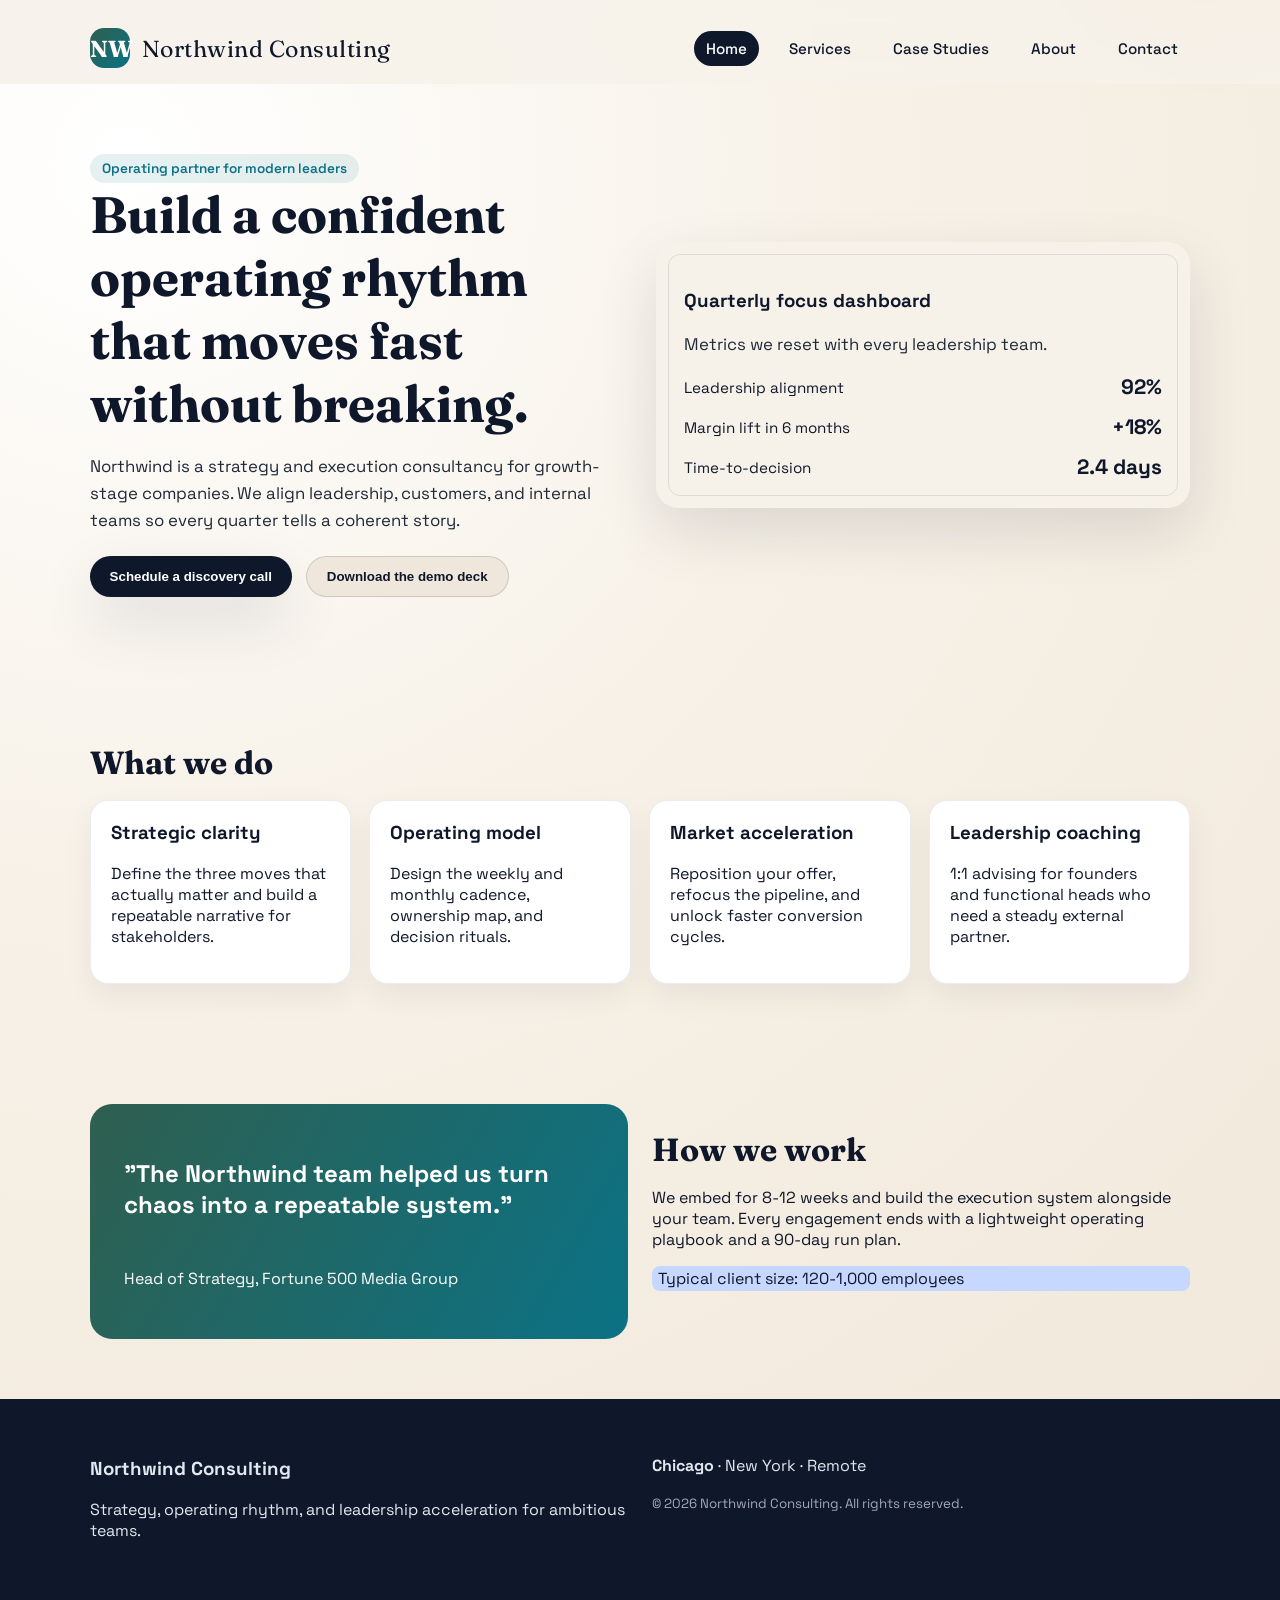
==== index.html @ d5a17f28 "Add multi-page consultant demo site" ====
<!DOCTYPE html>
<html lang="en">
<head>
  <meta charset="UTF-8" />
  <meta name="viewport" content="width=device-width, initial-scale=1.0" />
  <title>Northwind Consulting | Strategy & Execution</title>
  <link rel="stylesheet" href="styles.css" />
</head>
<body data-page="home">
  <div class="page">
    <div class="page-shape"></div>
    <nav class="nav">
      <div class="brand">
        <span class="brand-badge">NW</span>
        Northwind Consulting
      </div>
      <div class="nav-links">
        <a href="index.html" data-page-link="home">Home</a>
        <a href="services.html" data-page-link="services">Services</a>
        <a href="case-studies.html" data-page-link="case-studies">Case Studies</a>
        <a href="about.html" data-page-link="about">About</a>
        <a href="contact.html" data-page-link="contact">Contact</a>
      </div>
    </nav>

    <section class="hero">
      <div class="fade-up">
        <div class="tag">Operating partner for modern leaders</div>
        <h1>Build a confident operating rhythm that moves fast without breaking.</h1>
        <p>
          Northwind is a strategy and execution consultancy for growth-stage companies.
          We align leadership, customers, and internal teams so every quarter tells a coherent story.
        </p>
        <div class="hero-actions">
          <button class="btn btn-primary">Schedule a discovery call</button>
          <button class="btn btn-secondary">Download the demo deck</button>
        </div>
      </div>
      <div class="hero-card fade-up delay-1">
        <h3>Quarterly focus dashboard</h3>
        <p>Metrics we reset with every leadership team.</p>
        <div class="metrics">
          <div class="metric">
            <span>Leadership alignment</span>
            <strong>92%</strong>
          </div>
          <div class="metric">
            <span>Margin lift in 6 months</span>
            <strong>+18%</strong>
          </div>
          <div class="metric">
            <span>Time-to-decision</span>
            <strong>2.4 days</strong>
          </div>
        </div>
      </div>
    </section>

    <section class="section">
      <h2 class="section-title">What we do</h2>
      <div class="cards">
        <div class="card fade-up">
          <h3>Strategic clarity</h3>
          <p>Define the three moves that actually matter and build a repeatable narrative for stakeholders.</p>
        </div>
        <div class="card fade-up delay-1">
          <h3>Operating model</h3>
          <p>Design the weekly and monthly cadence, ownership map, and decision rituals.</p>
        </div>
        <div class="card fade-up delay-2">
          <h3>Market acceleration</h3>
          <p>Reposition your offer, refocus the pipeline, and unlock faster conversion cycles.</p>
        </div>
        <div class="card fade-up delay-3">
          <h3>Leadership coaching</h3>
          <p>1:1 advising for founders and functional heads who need a steady external partner.</p>
        </div>
      </div>
    </section>

    <section class="section grid-2">
      <div class="quote">
        <h2>"The Northwind team helped us turn chaos into a repeatable system."</h2>
        <p>Head of Strategy, Fortune 500 Media Group</p>
      </div>
      <div>
        <h2 class="section-title">How we work</h2>
        <p>
          We embed for 8-12 weeks and build the execution system alongside your team.
          Every engagement ends with a lightweight operating playbook and a 90-day run plan.
        </p>
        <p class="highlight">Typical client size: 120-1,000 employees</p>
      </div>
    </section>

    <footer class="footer">
      <div class="grid-2">
        <div>
          <h3>Northwind Consulting</h3>
          <p>Strategy, operating rhythm, and leadership acceleration for ambitious teams.</p>
        </div>
        <div>
          <p><strong>Chicago</strong> · New York · Remote</p>
          <small>© 2026 Northwind Consulting. All rights reserved.</small>
        </div>
      </div>
    </footer>
  </div>
  <script src="app.js"></script>
</body>
</html>
---- styles.css ----
@import url('https://fonts.googleapis.com/css2?family=Fraunces:opsz,wght@9..144,500;9..144,700&family=Space+Grotesk:wght@400;500;600&display=swap');

:root {
  --ink: #0f172a;
  --ink-soft: #1f2937;
  --paper: #f6f2ea;
  --sand: #efe7db;
  --copper: #d0794f;
  --moss: #2f5f4f;
  --sky: #c6d8ff;
  --accent: #0b7285;
  --shadow: 0 24px 60px rgba(15, 23, 42, 0.12);
  --radius: 22px;
}

* {
  box-sizing: border-box;
}

body {
  margin: 0;
  font-family: 'Space Grotesk', sans-serif;
  color: var(--ink);
  background: radial-gradient(circle at 10% 10%, #ffffff 0%, #f7f1e7 40%, #f1e7da 100%);
  min-height: 100vh;
}

a {
  color: inherit;
  text-decoration: none;
}

img {
  max-width: 100%;
  display: block;
}

.page {
  position: relative;
  overflow: hidden;
}

.nav {
  display: flex;
  align-items: center;
  justify-content: space-between;
  padding: 28px 7vw 16px;
  position: sticky;
  top: 0;
  backdrop-filter: blur(14px);
  background: rgba(246, 242, 234, 0.88);
  z-index: 10;
}

.brand {
  font-family: 'Fraunces', serif;
  font-size: 1.45rem;
  letter-spacing: 0.5px;
  display: flex;
  align-items: center;
  gap: 12px;
}

.brand-badge {
  width: 40px;
  height: 40px;
  border-radius: 14px;
  background: linear-gradient(135deg, var(--moss), var(--accent));
  display: grid;
  place-items: center;
  color: #fff;
  font-weight: 700;
}

.nav-links {
  display: flex;
  gap: 18px;
  font-size: 0.95rem;
  font-weight: 500;
}

.nav a {
  padding: 8px 12px;
  border-radius: 999px;
  transition: all 0.2s ease;
}

.nav a.active,
.nav a:hover {
  background: var(--ink);
  color: #fff;
}

.hero {
  display: grid;
  grid-template-columns: repeat(auto-fit, minmax(280px, 1fr));
  gap: 32px;
  padding: 70px 7vw 60px;
  align-items: center;
}

.hero h1 {
  font-family: 'Fraunces', serif;
  font-size: clamp(2.6rem, 4vw, 4.1rem);
  margin: 0 0 18px;
}

.hero p {
  font-size: 1.05rem;
  color: var(--ink-soft);
  line-height: 1.6;
}

.hero-actions {
  margin-top: 22px;
  display: flex;
  flex-wrap: wrap;
  gap: 14px;
}

.btn {
  padding: 12px 20px;
  border-radius: 999px;
  font-weight: 600;
  border: none;
  cursor: pointer;
  transition: transform 0.2s ease, box-shadow 0.2s ease;
}

.btn-primary {
  background: var(--ink);
  color: #fff;
  box-shadow: var(--shadow);
}

.btn-secondary {
  background: var(--sand);
  color: var(--ink);
  border: 1px solid rgba(15, 23, 42, 0.15);
}

.btn:hover {
  transform: translateY(-2px);
}

.hero-card {
  background: var(--paper);
  border-radius: var(--radius);
  padding: 28px;
  box-shadow: var(--shadow);
  position: relative;
}

.hero-card::after {
  content: '';
  position: absolute;
  inset: 12px;
  border-radius: calc(var(--radius) - 10px);
  border: 1px solid rgba(15, 23, 42, 0.1);
  pointer-events: none;
}

.metrics {
  display: grid;
  gap: 14px;
}

.metric {
  display: flex;
  align-items: center;
  justify-content: space-between;
  font-size: 0.95rem;
}

.metric strong {
  font-size: 1.3rem;
}

.section {
  padding: 60px 7vw;
}

.section-title {
  font-family: 'Fraunces', serif;
  font-size: 2rem;
  margin-bottom: 18px;
}

.cards {
  display: grid;
  grid-template-columns: repeat(auto-fit, minmax(220px, 1fr));
  gap: 18px;
}

.card {
  background: #fff;
  border-radius: 18px;
  padding: 20px;
  border: 1px solid rgba(15, 23, 42, 0.08);
  box-shadow: 0 12px 30px rgba(15, 23, 42, 0.06);
}

.card h3 {
  margin-top: 0;
}

.quote {
  background: linear-gradient(120deg, var(--moss), var(--accent));
  color: #fff;
  border-radius: var(--radius);
  padding: 34px;
  display: grid;
  gap: 12px;
}

.grid-2 {
  display: grid;
  grid-template-columns: repeat(auto-fit, minmax(280px, 1fr));
  gap: 24px;
}

.footer {
  padding: 40px 7vw 60px;
  background: #0f172a;
  color: #e2e8f0;
}

.footer small {
  color: rgba(226, 232, 240, 0.7);
}

.field {
  display: grid;
  gap: 8px;
}

input,
textarea,
select {
  padding: 12px 14px;
  border-radius: 12px;
  border: 1px solid rgba(15, 23, 42, 0.15);
  font-family: inherit;
}

textarea {
  min-height: 120px;
  resize: vertical;
}

.highlight {
  background: var(--sky);
  padding: 2px 6px;
  border-radius: 8px;
}

.tag {
  display: inline-flex;
  align-items: center;
  gap: 6px;
  padding: 6px 12px;
  border-radius: 999px;
  background: rgba(11, 114, 133, 0.1);
  color: var(--accent);
  font-size: 0.85rem;
  font-weight: 600;
}

.timeline {
  display: grid;
  gap: 16px;
}

.timeline-item {
  background: #fff;
  padding: 18px;
  border-radius: 16px;
  border-left: 4px solid var(--copper);
}

.page-shape {
  position: absolute;
  width: 320px;
  height: 320px;
  border-radius: 50%;
  background: radial-gradient(circle at top, rgba(208, 121, 79, 0.3), transparent 60%);
  top: -120px;
  right: -80px;
  z-index: -1;
}

.fade-up {
  opacity: 0;
  transform: translateY(20px);
  animation: fadeUp 0.8s ease forwards;
}

.fade-up.delay-1 { animation-delay: 0.1s; }
.fade-up.delay-2 { animation-delay: 0.2s; }
.fade-up.delay-3 { animation-delay: 0.3s; }

@keyframes fadeUp {
  to {
    opacity: 1;
    transform: translateY(0);
  }
}

@media (max-width: 720px) {
  .nav {
    flex-direction: column;
    gap: 12px;
  }

  .hero-actions {
    flex-direction: column;
    align-items: stretch;
  }
}
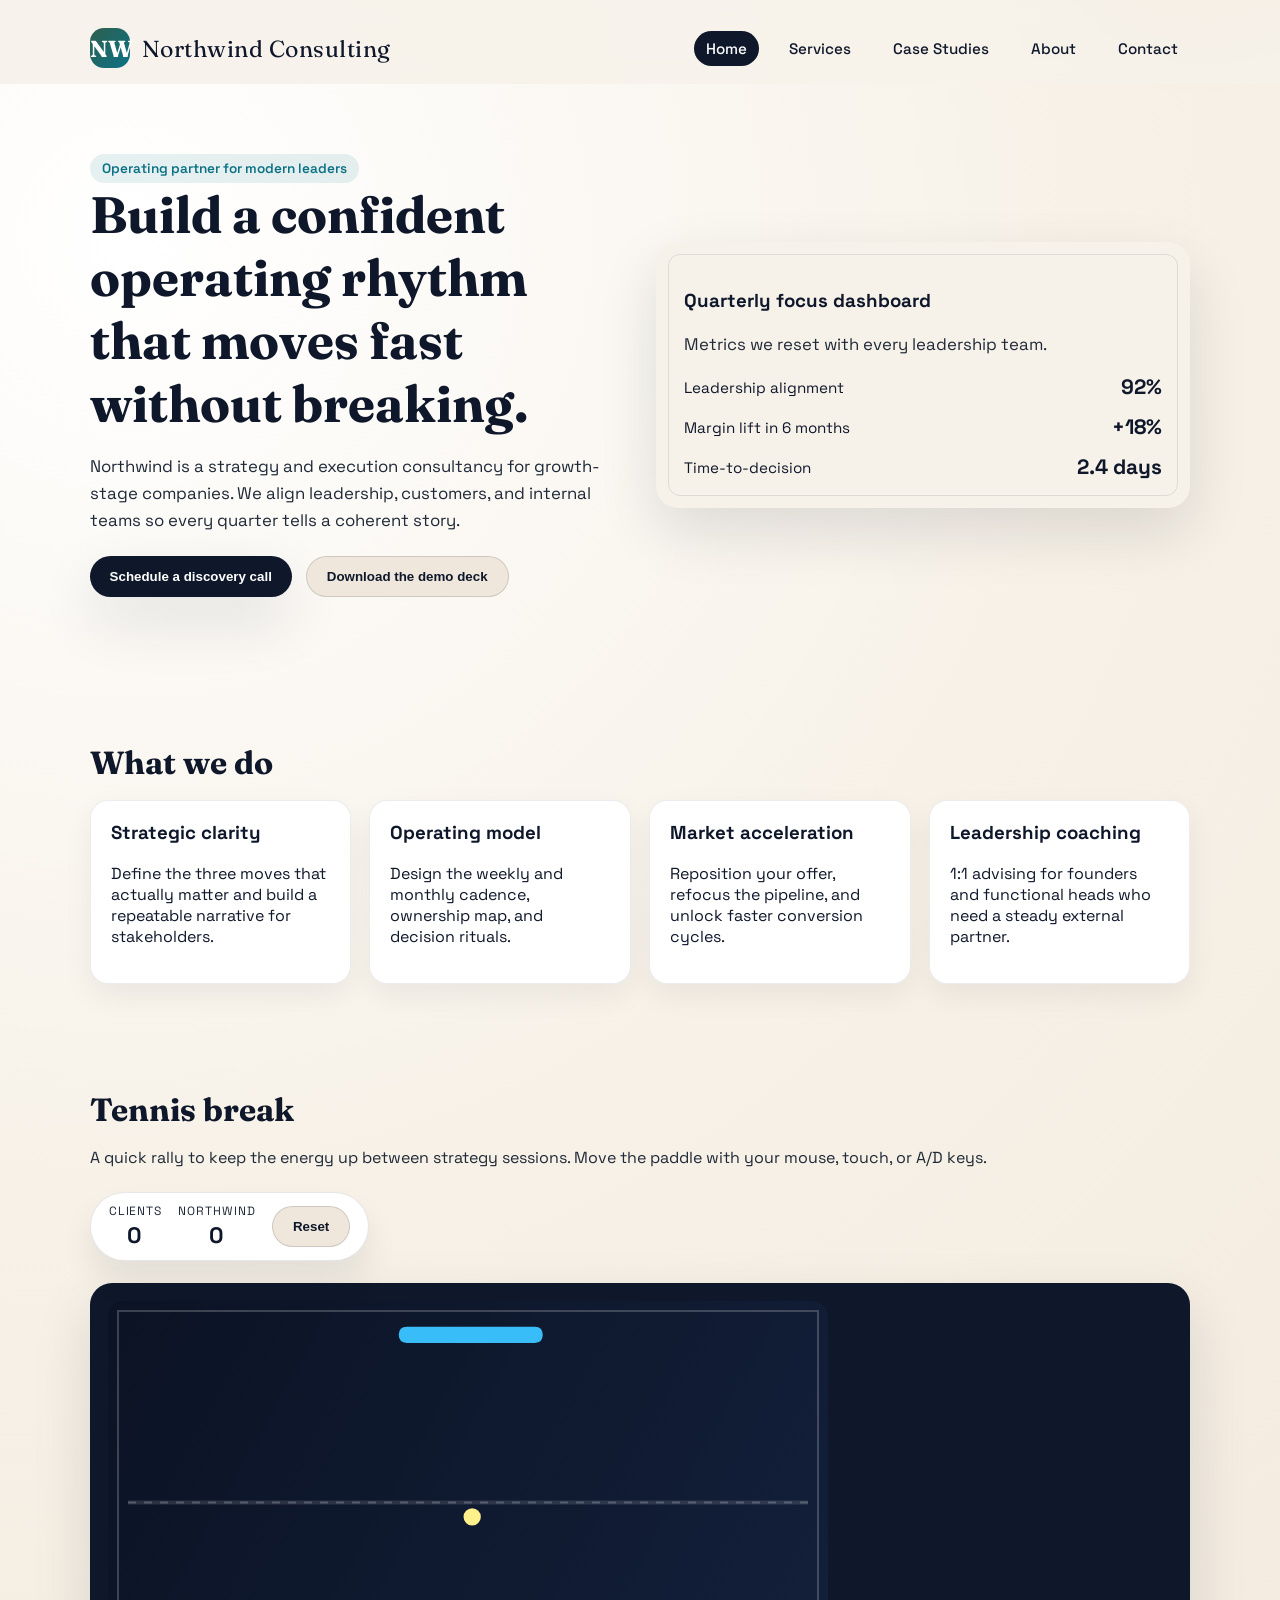
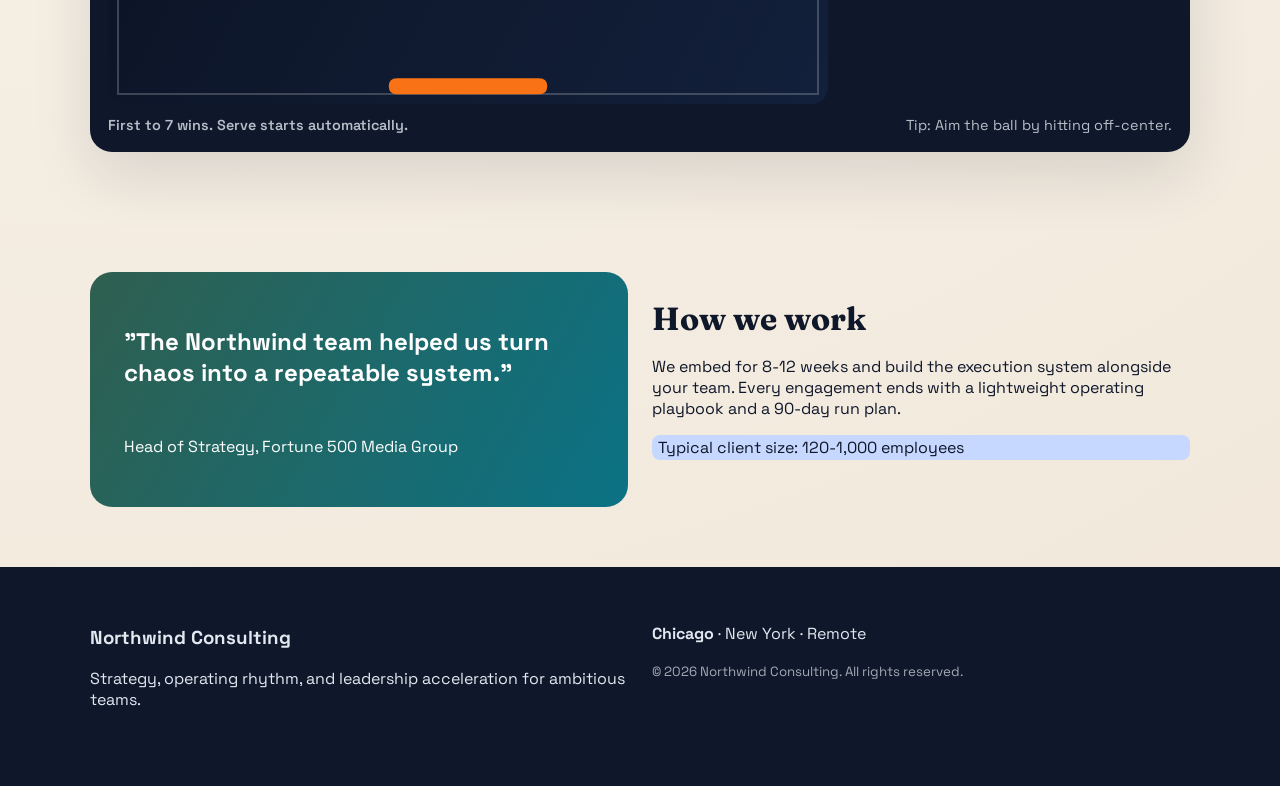
==== commit fee4c48d: "Add tennis mini-game to homepage" ====
--- a/index.html
+++ b/index.html
@@ -78,6 +78,38 @@
       </div>
     </section>
 
+    <section class="section tennis-section">
+      <div class="tennis-header">
+        <div>
+          <h2 class="section-title">Tennis break</h2>
+          <p>
+            A quick rally to keep the energy up between strategy sessions.
+            Move the paddle with your mouse, touch, or A/D keys.
+          </p>
+        </div>
+        <div class="tennis-scoreboard">
+          <div>
+            <span>Clients</span>
+            <strong id="playerScore">0</strong>
+          </div>
+          <div>
+            <span>Northwind</span>
+            <strong id="cpuScore">0</strong>
+          </div>
+          <button class="btn btn-secondary" id="tennisReset" type="button">Reset</button>
+        </div>
+      </div>
+      <div class="tennis-card">
+        <canvas id="tennisGame" width="640" height="360">
+          Your browser does not support the canvas element.
+        </canvas>
+        <div class="tennis-footer">
+          <span class="tennis-status" id="tennisStatus">First to 7 wins. Serve starts automatically.</span>
+          <span class="tennis-hint">Tip: Aim the ball by hitting off-center.</span>
+        </div>
+      </div>
+    </section>
+
     <section class="section grid-2">
       <div class="quote">
         <h2>"The Northwind team helped us turn chaos into a repeatable system."</h2>
--- a/styles.css
+++ b/styles.css
@@ -219,6 +219,81 @@
   gap: 24px;
 }
 
+.tennis-section {
+  padding-top: 20px;
+}
+
+.tennis-header {
+  display: flex;
+  align-items: flex-end;
+  justify-content: space-between;
+  gap: 24px;
+  flex-wrap: wrap;
+}
+
+.tennis-header p {
+  margin-bottom: 0;
+  color: var(--ink-soft);
+}
+
+.tennis-scoreboard {
+  display: grid;
+  grid-auto-flow: column;
+  align-items: center;
+  gap: 16px;
+  padding: 10px 18px;
+  border-radius: 999px;
+  background: #fff;
+  border: 1px solid rgba(15, 23, 42, 0.1);
+  box-shadow: 0 18px 32px rgba(15, 23, 42, 0.08);
+}
+
+.tennis-scoreboard div {
+  display: grid;
+  justify-items: center;
+  gap: 2px;
+  font-size: 0.75rem;
+  text-transform: uppercase;
+  letter-spacing: 0.08em;
+  color: var(--ink-soft);
+}
+
+.tennis-scoreboard strong {
+  font-size: 1.4rem;
+  color: var(--ink);
+}
+
+.tennis-card {
+  margin-top: 22px;
+  background: #0f172a;
+  border-radius: var(--radius);
+  padding: 18px;
+  box-shadow: var(--shadow);
+}
+
+.tennis-card canvas {
+  width: 100%;
+  height: auto;
+  display: block;
+  border-radius: calc(var(--radius) - 6px);
+  background: #0b1324;
+}
+
+.tennis-footer {
+  display: flex;
+  align-items: center;
+  justify-content: space-between;
+  gap: 12px;
+  margin-top: 12px;
+  color: rgba(226, 232, 240, 0.8);
+  font-size: 0.9rem;
+  flex-wrap: wrap;
+}
+
+.tennis-status {
+  font-weight: 600;
+}
+
 .footer {
   padding: 40px 7vw 60px;
   background: #0f172a;
@@ -316,4 +391,9 @@
     flex-direction: column;
     align-items: stretch;
   }
-}
+
+  .tennis-scoreboard {
+    width: 100%;
+    justify-content: space-between;
+  }
+}
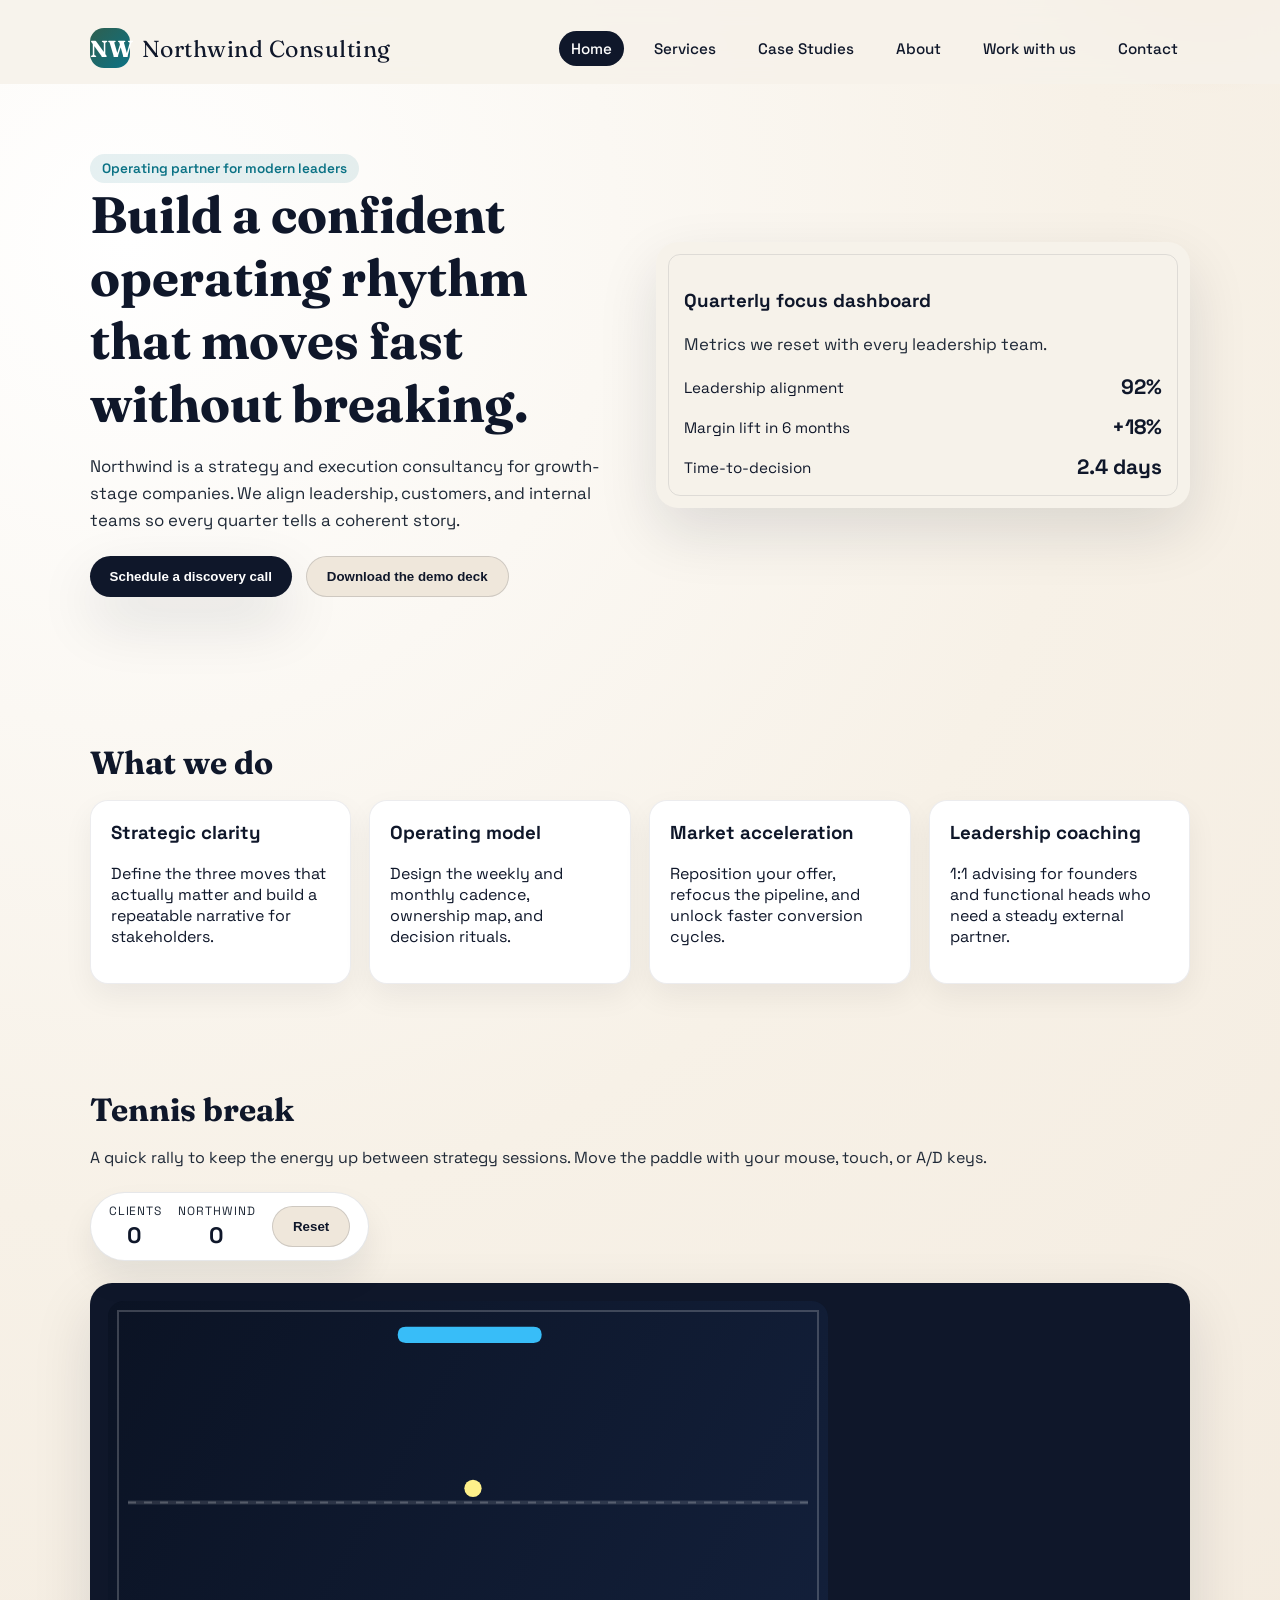
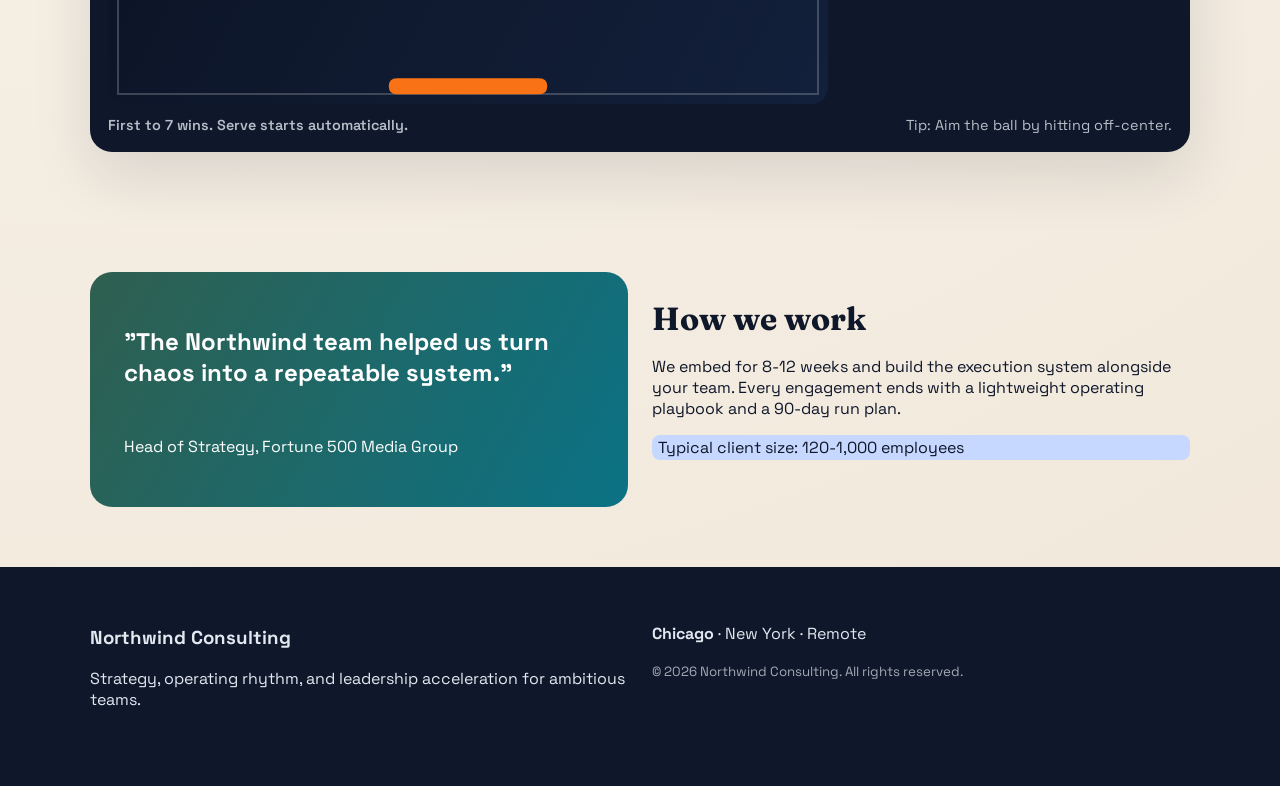
==== commit 45a2184e: "Add Work with us page" ====
--- a/index.html
+++ b/index.html
@@ -19,6 +19,7 @@
         <a href="services.html" data-page-link="services">Services</a>
         <a href="case-studies.html" data-page-link="case-studies">Case Studies</a>
         <a href="about.html" data-page-link="about">About</a>
+        <a href="work-with-us.html" data-page-link="work-with-us">Work with us</a>
         <a href="contact.html" data-page-link="contact">Contact</a>
       </div>
     </nav>
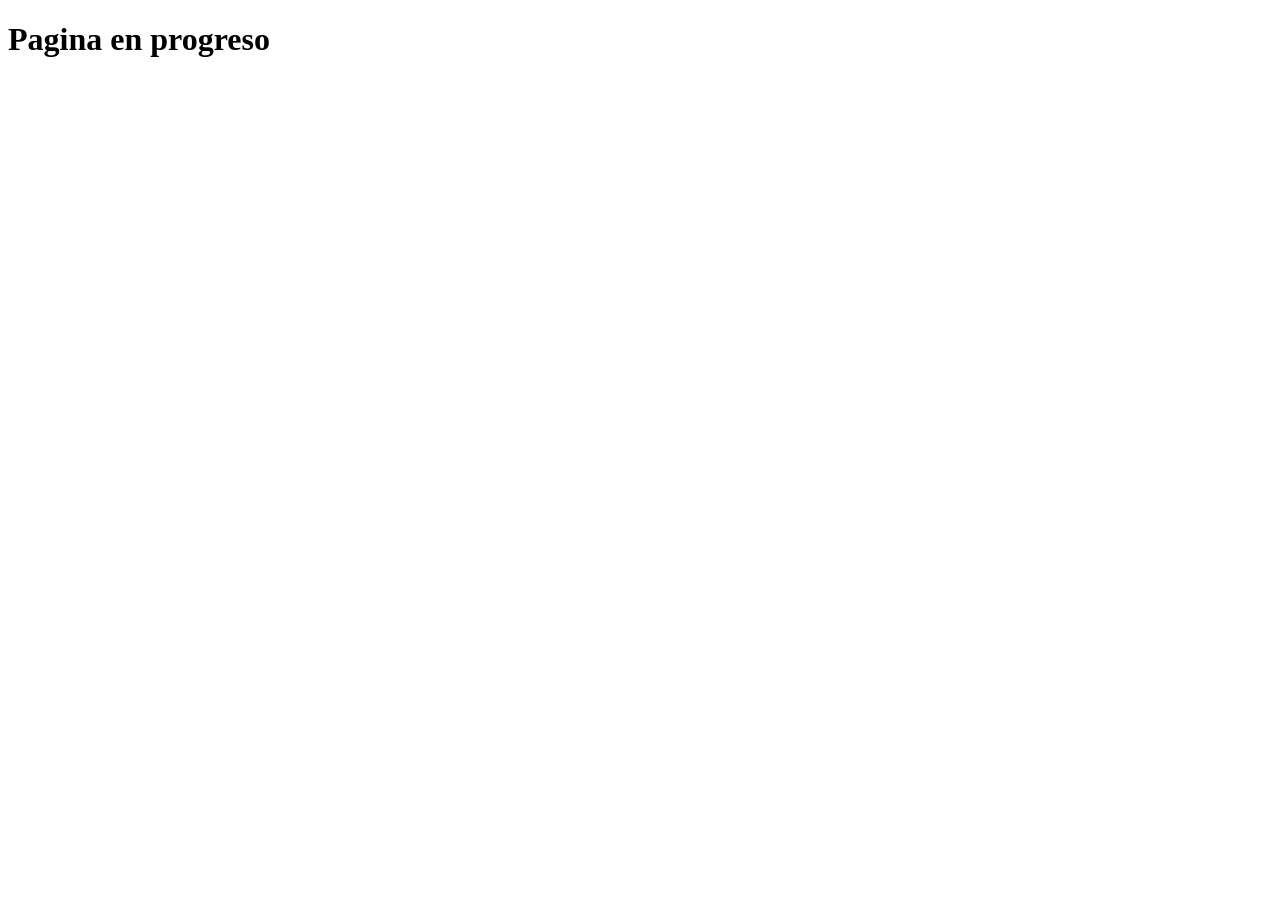
==== commit 92ec4bec: "Simplify site to progress page" ====
--- a/index.html
+++ b/index.html
@@ -1,144 +1,11 @@
-<!DOCTYPE html>
-<html lang="en">
-<head>
-  <meta charset="UTF-8" />
-  <meta name="viewport" content="width=device-width, initial-scale=1.0" />
-  <title>Northwind Consulting | Strategy & Execution</title>
-  <link rel="stylesheet" href="styles.css" />
-</head>
-<body data-page="home">
-  <div class="page">
-    <div class="page-shape"></div>
-    <nav class="nav">
-      <div class="brand">
-        <span class="brand-badge">NW</span>
-        Northwind Consulting
-      </div>
-      <div class="nav-links">
-        <a href="index.html" data-page-link="home">Home</a>
-        <a href="services.html" data-page-link="services">Services</a>
-        <a href="case-studies.html" data-page-link="case-studies">Case Studies</a>
-        <a href="about.html" data-page-link="about">About</a>
-        <a href="work-with-us.html" data-page-link="work-with-us">Work with us</a>
-        <a href="contact.html" data-page-link="contact">Contact</a>
-      </div>
-    </nav>
-
-    <section class="hero">
-      <div class="fade-up">
-        <div class="tag">Operating partner for modern leaders</div>
-        <h1>Build a confident operating rhythm that moves fast without breaking.</h1>
-        <p>
-          Northwind is a strategy and execution consultancy for growth-stage companies.
-          We align leadership, customers, and internal teams so every quarter tells a coherent story.
-        </p>
-        <div class="hero-actions">
-          <button class="btn btn-primary">Schedule a discovery call</button>
-          <button class="btn btn-secondary">Download the demo deck</button>
-        </div>
-      </div>
-      <div class="hero-card fade-up delay-1">
-        <h3>Quarterly focus dashboard</h3>
-        <p>Metrics we reset with every leadership team.</p>
-        <div class="metrics">
-          <div class="metric">
-            <span>Leadership alignment</span>
-            <strong>92%</strong>
-          </div>
-          <div class="metric">
-            <span>Margin lift in 6 months</span>
-            <strong>+18%</strong>
-          </div>
-          <div class="metric">
-            <span>Time-to-decision</span>
-            <strong>2.4 days</strong>
-          </div>
-        </div>
-      </div>
-    </section>
-
-    <section class="section">
-      <h2 class="section-title">What we do</h2>
-      <div class="cards">
-        <div class="card fade-up">
-          <h3>Strategic clarity</h3>
-          <p>Define the three moves that actually matter and build a repeatable narrative for stakeholders.</p>
-        </div>
-        <div class="card fade-up delay-1">
-          <h3>Operating model</h3>
-          <p>Design the weekly and monthly cadence, ownership map, and decision rituals.</p>
-        </div>
-        <div class="card fade-up delay-2">
-          <h3>Market acceleration</h3>
-          <p>Reposition your offer, refocus the pipeline, and unlock faster conversion cycles.</p>
-        </div>
-        <div class="card fade-up delay-3">
-          <h3>Leadership coaching</h3>
-          <p>1:1 advising for founders and functional heads who need a steady external partner.</p>
-        </div>
-      </div>
-    </section>
-
-    <section class="section tennis-section">
-      <div class="tennis-header">
-        <div>
-          <h2 class="section-title">Tennis break</h2>
-          <p>
-            A quick rally to keep the energy up between strategy sessions.
-            Move the paddle with your mouse, touch, or A/D keys.
-          </p>
-        </div>
-        <div class="tennis-scoreboard">
-          <div>
-            <span>Clients</span>
-            <strong id="playerScore">0</strong>
-          </div>
-          <div>
-            <span>Northwind</span>
-            <strong id="cpuScore">0</strong>
-          </div>
-          <button class="btn btn-secondary" id="tennisReset" type="button">Reset</button>
-        </div>
-      </div>
-      <div class="tennis-card">
-        <canvas id="tennisGame" width="640" height="360">
-          Your browser does not support the canvas element.
-        </canvas>
-        <div class="tennis-footer">
-          <span class="tennis-status" id="tennisStatus">First to 7 wins. Serve starts automatically.</span>
-          <span class="tennis-hint">Tip: Aim the ball by hitting off-center.</span>
-        </div>
-      </div>
-    </section>
-
-    <section class="section grid-2">
-      <div class="quote">
-        <h2>"The Northwind team helped us turn chaos into a repeatable system."</h2>
-        <p>Head of Strategy, Fortune 500 Media Group</p>
-      </div>
-      <div>
-        <h2 class="section-title">How we work</h2>
-        <p>
-          We embed for 8-12 weeks and build the execution system alongside your team.
-          Every engagement ends with a lightweight operating playbook and a 90-day run plan.
-        </p>
-        <p class="highlight">Typical client size: 120-1,000 employees</p>
-      </div>
-    </section>
-
-    <footer class="footer">
-      <div class="grid-2">
-        <div>
-          <h3>Northwind Consulting</h3>
-          <p>Strategy, operating rhythm, and leadership acceleration for ambitious teams.</p>
-        </div>
-        <div>
-          <p><strong>Chicago</strong> · New York · Remote</p>
-          <small>© 2026 Northwind Consulting. All rights reserved.</small>
-        </div>
-      </div>
-    </footer>
-  </div>
-  <script src="app.js"></script>
-</body>
+<!doctype html>
+<html lang="es">
+  <head>
+    <meta charset="utf-8" />
+    <meta name="viewport" content="width=device-width, initial-scale=1" />
+    <title>Pagina en progreso</title>
+  </head>
+  <body>
+    <h1>Pagina en progreso</h1>
+  </body>
 </html>
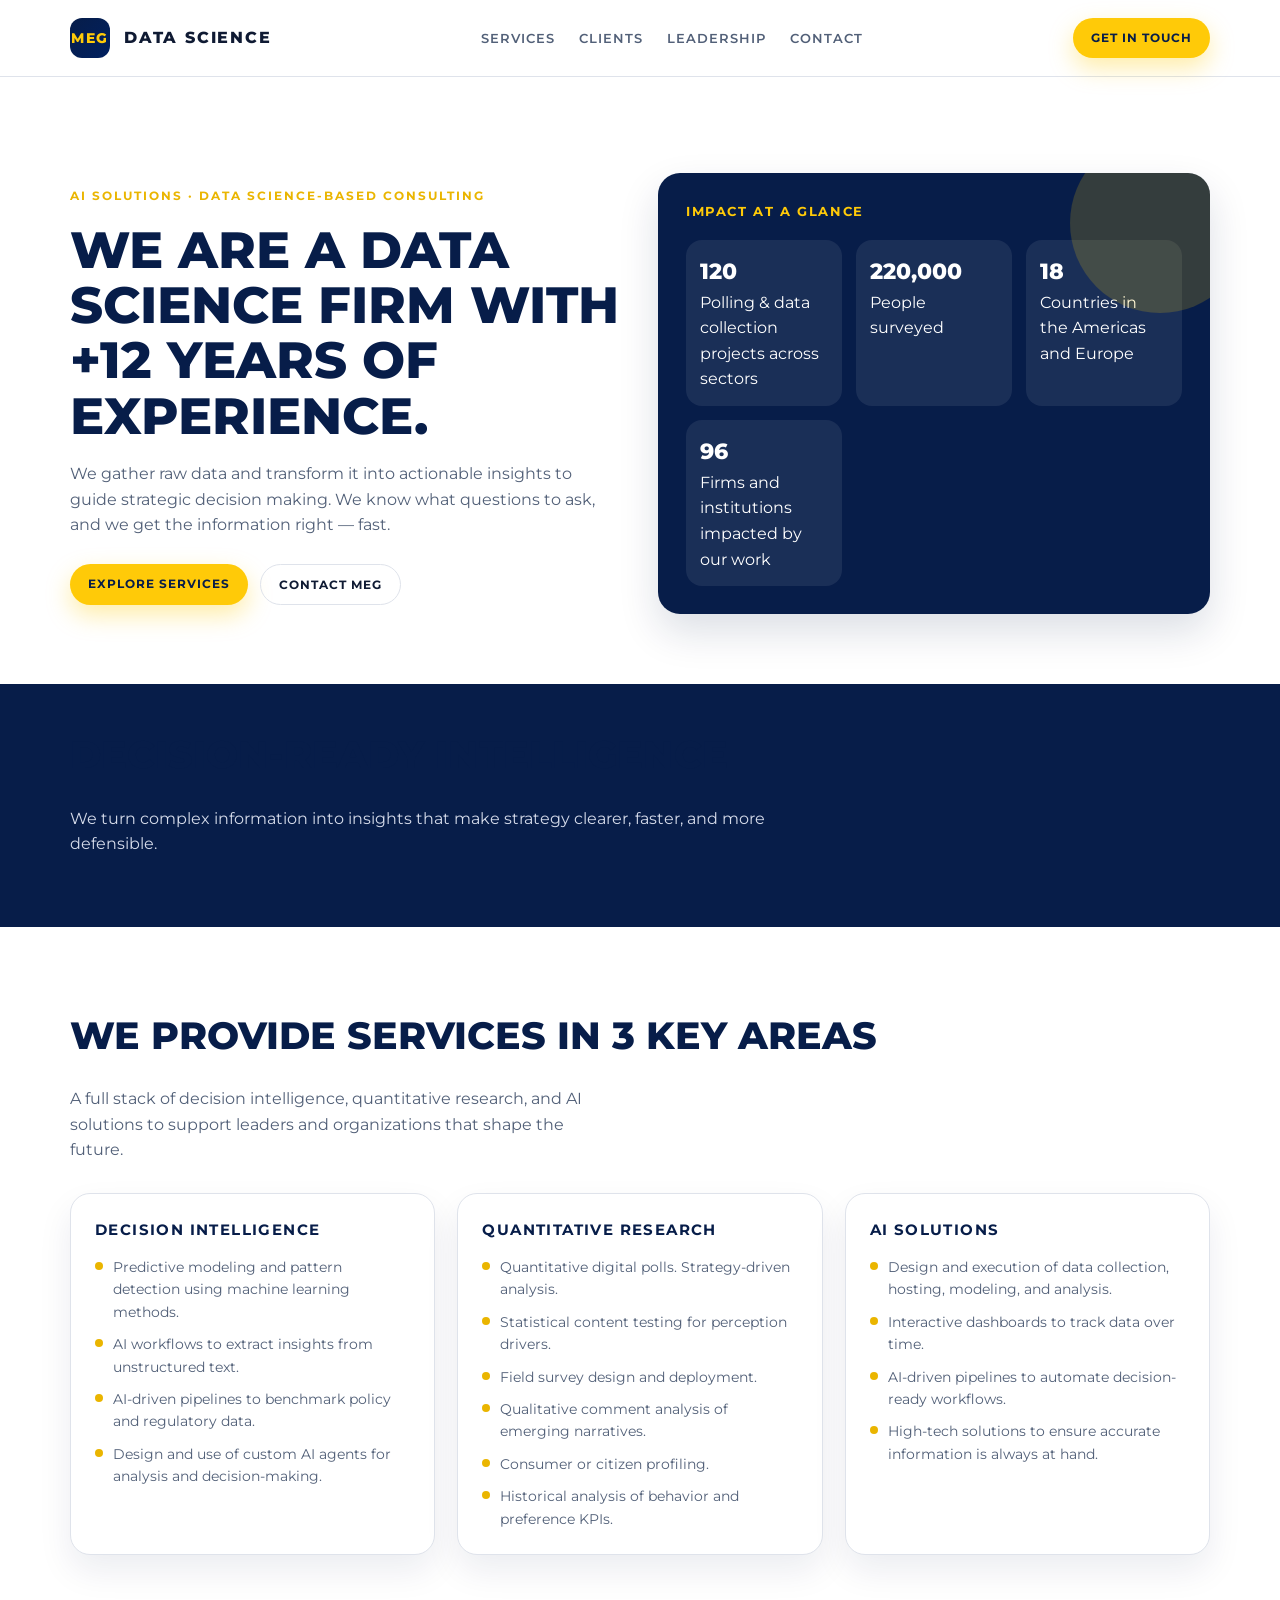
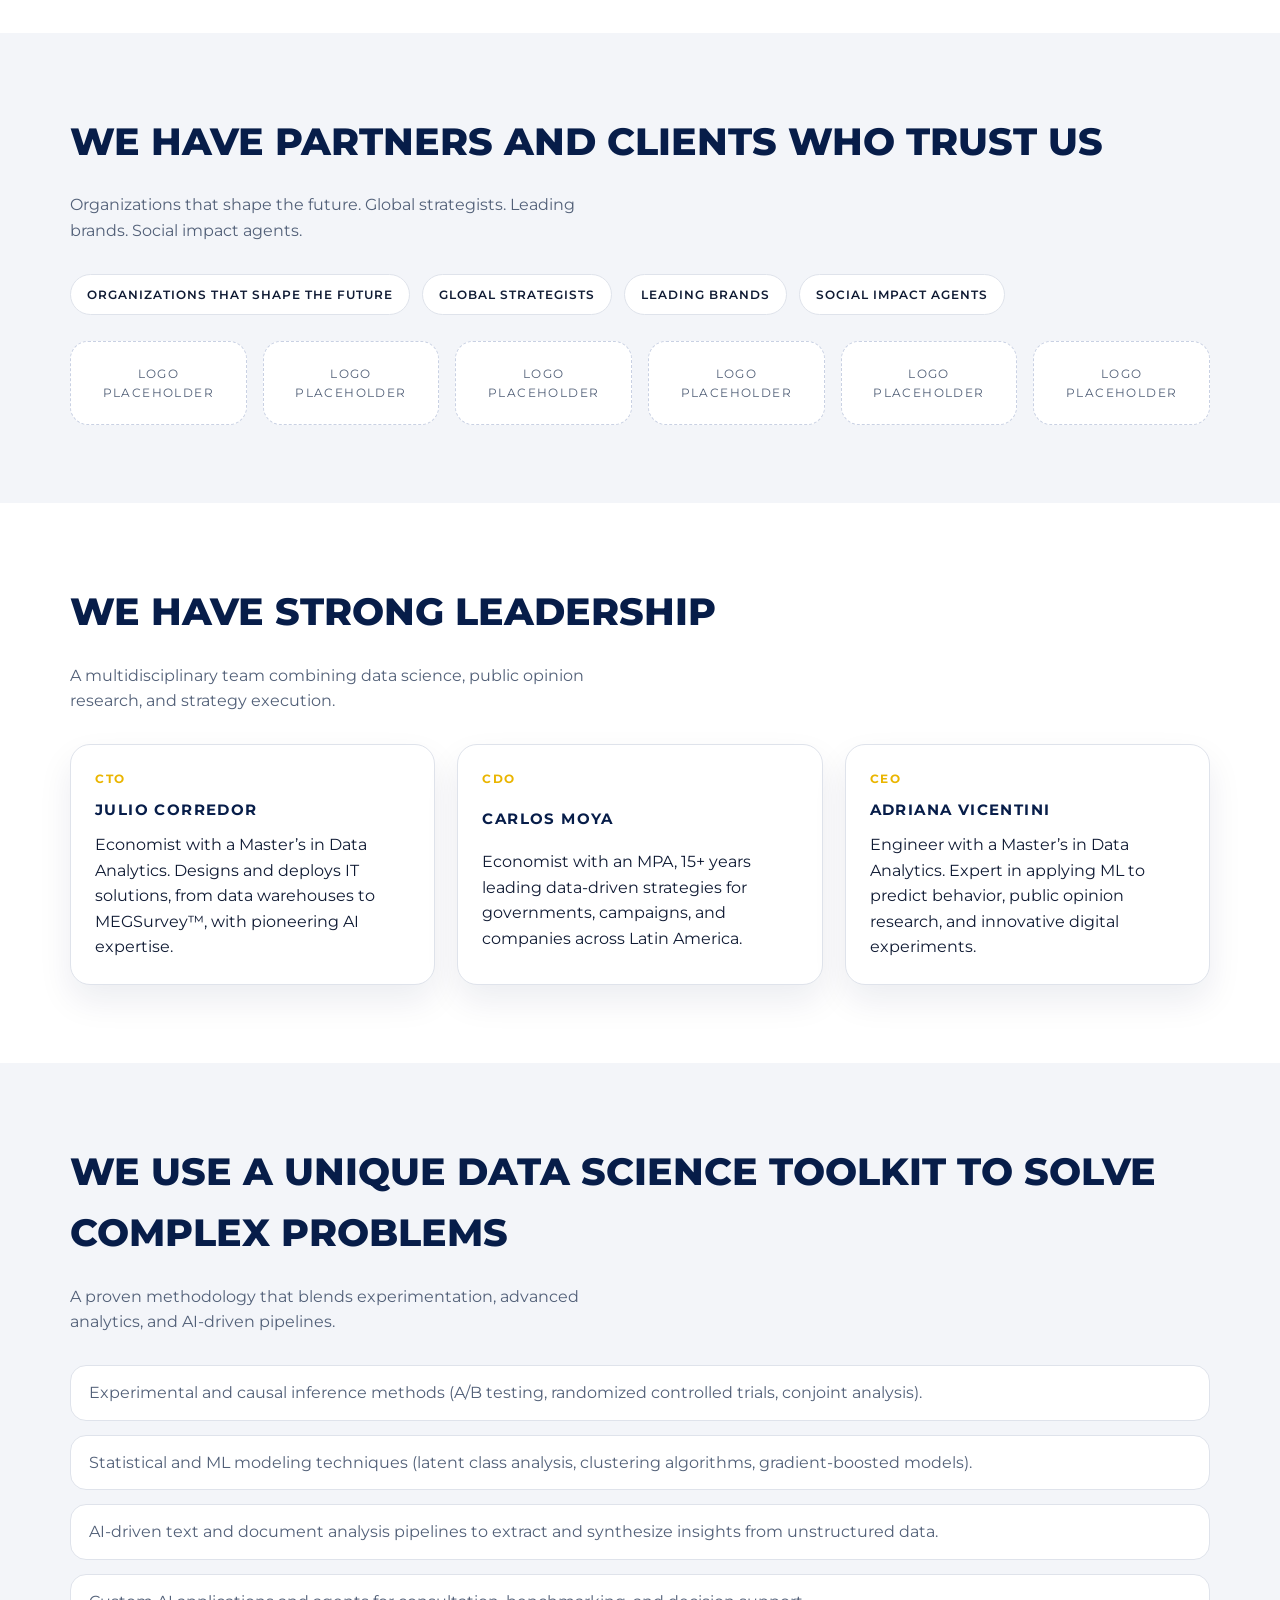
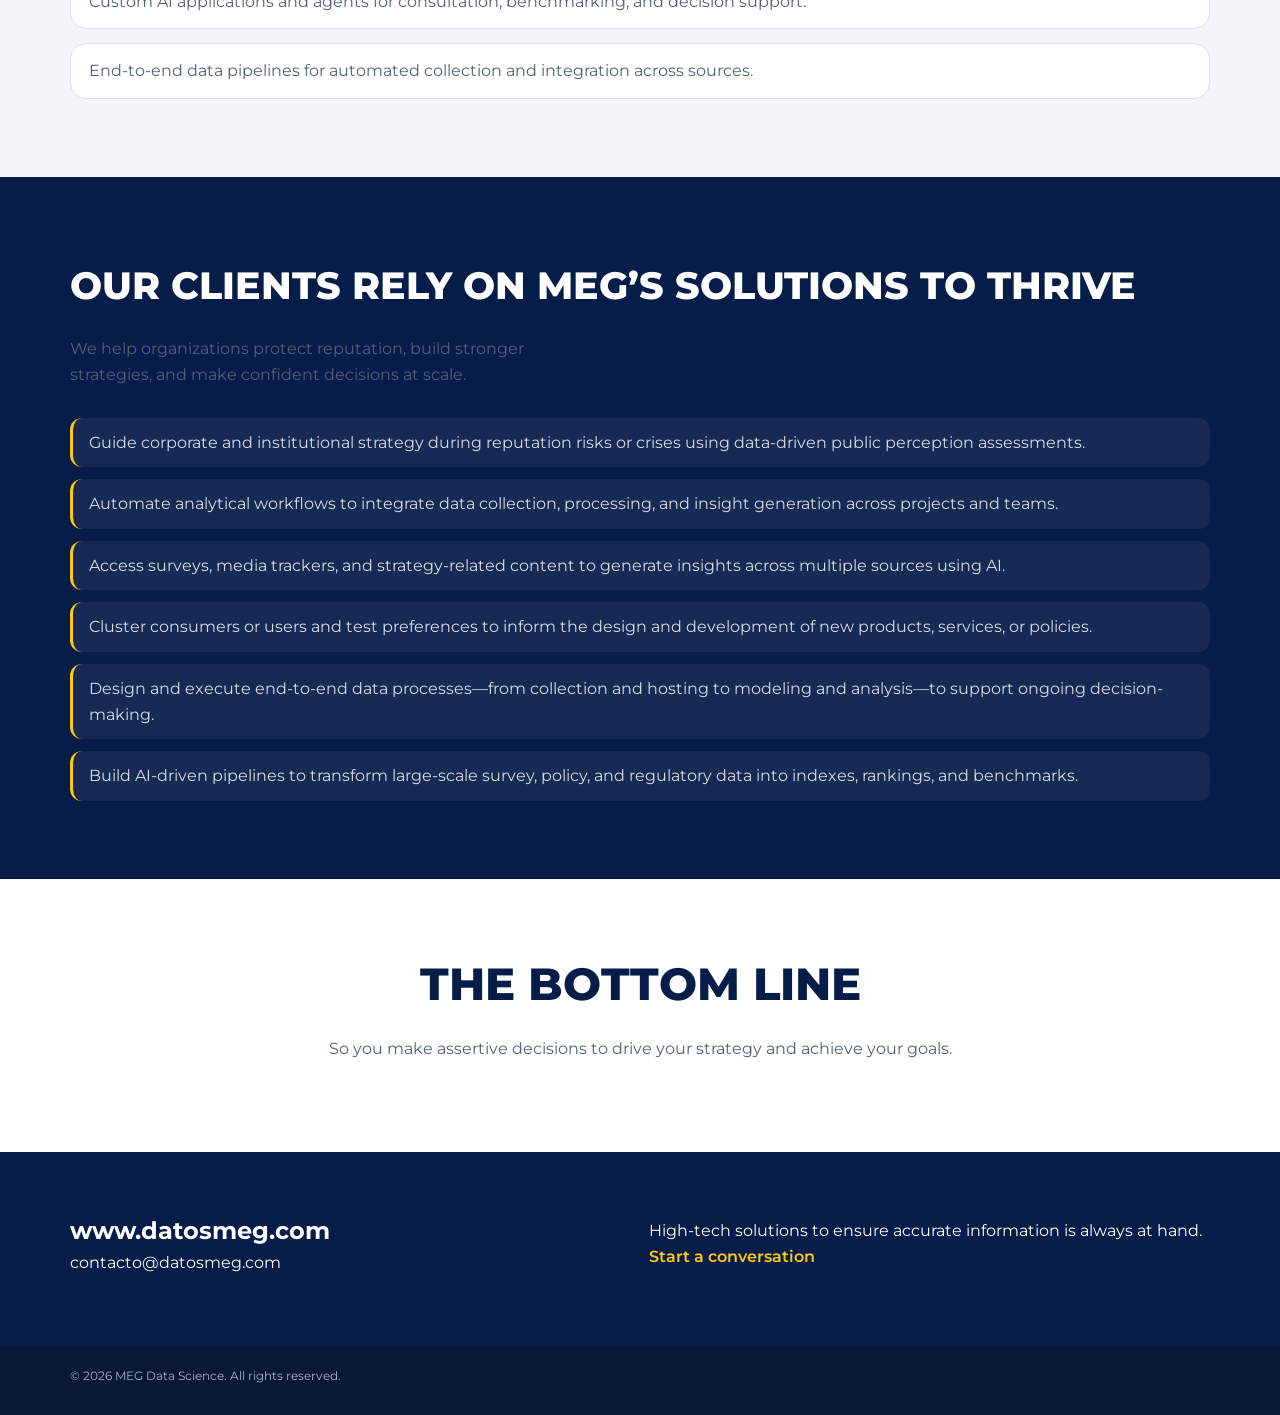
==== commit 8b8da122: "Create MEG overview landing page" ====
--- a/index.html
+++ b/index.html
@@ -1,11 +1,711 @@
 <!doctype html>
-<html lang="es">
+<html lang="en">
   <head>
     <meta charset="utf-8" />
     <meta name="viewport" content="width=device-width, initial-scale=1" />
-    <title>Pagina en progreso</title>
+    <title>MEG | Data Science-Based Consulting</title>
+    <meta
+      name="description"
+      content="MEG is a data science firm delivering decision intelligence, quantitative research, and AI solutions to drive confident strategy."
+    />
+    <link rel="preconnect" href="https://fonts.googleapis.com" />
+    <link rel="preconnect" href="https://fonts.gstatic.com" crossorigin />
+    <link
+      href="https://fonts.googleapis.com/css2?family=Montserrat:wght@300;400;500;600;700;800&display=swap"
+      rel="stylesheet"
+    />
+    <style>
+      :root {
+        color-scheme: only light;
+        --navy-900: #071d49;
+        --navy-800: #00194c;
+        --navy-700: #002060;
+        --yellow-500: #eab500;
+        --yellow-400: #ffca08;
+        --orange-400: #ffab40;
+        --ink: #0f1a33;
+        --muted: #526078;
+        --bg: #ffffff;
+        --bg-soft: #f3f5f9;
+        --card: #ffffff;
+        --stroke: #dfe3eb;
+        --shadow: 0 18px 40px rgba(7, 29, 73, 0.14);
+        --radius: 22px;
+      }
+
+      * {
+        box-sizing: border-box;
+        margin: 0;
+        padding: 0;
+      }
+
+      body {
+        font-family: "Montserrat", "Segoe UI", sans-serif;
+        background: var(--bg);
+        color: var(--ink);
+        line-height: 1.6;
+      }
+
+      a {
+        color: inherit;
+        text-decoration: none;
+      }
+
+      .page {
+        overflow: hidden;
+      }
+
+      .container {
+        width: min(1140px, 92vw);
+        margin: 0 auto;
+      }
+
+      .nav {
+        position: sticky;
+        top: 0;
+        z-index: 20;
+        background: rgba(255, 255, 255, 0.92);
+        border-bottom: 1px solid var(--stroke);
+        backdrop-filter: blur(12px);
+      }
+
+      .nav-inner {
+        display: flex;
+        align-items: center;
+        justify-content: space-between;
+        padding: 18px 0;
+      }
+
+      .brand {
+        font-weight: 800;
+        text-transform: uppercase;
+        letter-spacing: 1.8px;
+        display: flex;
+        align-items: center;
+        gap: 14px;
+      }
+
+      .brand-mark {
+        width: 40px;
+        height: 40px;
+        border-radius: 12px;
+        background: linear-gradient(135deg, var(--navy-900), var(--navy-700));
+        display: grid;
+        place-items: center;
+        color: var(--yellow-400);
+        font-weight: 800;
+        font-size: 14px;
+      }
+
+      .nav-links {
+        display: flex;
+        gap: 24px;
+        font-size: 13px;
+        font-weight: 600;
+        text-transform: uppercase;
+        letter-spacing: 1px;
+        color: var(--muted);
+      }
+
+      .nav-links a:hover {
+        color: var(--navy-900);
+      }
+
+      .cta {
+        padding: 10px 18px;
+        border-radius: 999px;
+        background: var(--yellow-400);
+        color: var(--navy-900);
+        font-weight: 700;
+        font-size: 12px;
+        text-transform: uppercase;
+        letter-spacing: 1px;
+        box-shadow: 0 10px 24px rgba(255, 202, 8, 0.35);
+      }
+
+      .hero {
+        padding: 96px 0 70px;
+        position: relative;
+      }
+
+      .hero-grid {
+        display: grid;
+        grid-template-columns: repeat(auto-fit, minmax(280px, 1fr));
+        gap: 36px;
+        align-items: center;
+      }
+
+      .eyebrow {
+        font-size: 12px;
+        text-transform: uppercase;
+        letter-spacing: 2px;
+        color: var(--yellow-500);
+        font-weight: 700;
+      }
+
+      h1 {
+        font-size: clamp(2.5rem, 4vw, 3.6rem);
+        line-height: 1.08;
+        text-transform: uppercase;
+        font-weight: 800;
+        color: var(--navy-900);
+        margin-top: 14px;
+      }
+
+      .hero p {
+        color: var(--muted);
+        margin: 18px 0 26px;
+      }
+
+      .hero-actions {
+        display: flex;
+        flex-wrap: wrap;
+        gap: 12px;
+      }
+
+      .ghost {
+        padding: 10px 18px;
+        border-radius: 999px;
+        border: 1px solid var(--stroke);
+        font-size: 12px;
+        font-weight: 700;
+        text-transform: uppercase;
+        letter-spacing: 1px;
+      }
+
+      .hero-card {
+        background: var(--navy-900);
+        color: #fff;
+        border-radius: var(--radius);
+        padding: 28px;
+        box-shadow: var(--shadow);
+        position: relative;
+        overflow: hidden;
+      }
+
+      .hero-card::after {
+        content: "";
+        position: absolute;
+        width: 180px;
+        height: 180px;
+        border-radius: 50%;
+        background: rgba(255, 202, 8, 0.18);
+        top: -40px;
+        right: -40px;
+      }
+
+      .hero-card h3 {
+        text-transform: uppercase;
+        letter-spacing: 1.6px;
+        font-size: 13px;
+        color: var(--yellow-400);
+      }
+
+      .hero-metrics {
+        display: grid;
+        grid-template-columns: repeat(auto-fit, minmax(140px, 1fr));
+        gap: 14px;
+        margin-top: 18px;
+      }
+
+      .metric {
+        background: rgba(255, 255, 255, 0.08);
+        border-radius: 16px;
+        padding: 14px;
+      }
+
+      .metric strong {
+        display: block;
+        font-size: 1.4rem;
+        font-weight: 800;
+      }
+
+      .section {
+        padding: 78px 0;
+      }
+
+      .section-title {
+        display: flex;
+        flex-wrap: wrap;
+        align-items: flex-end;
+        justify-content: space-between;
+        gap: 20px;
+        margin-bottom: 30px;
+      }
+
+      .section-title h2 {
+        font-size: clamp(1.9rem, 3vw, 2.8rem);
+        text-transform: uppercase;
+        font-weight: 800;
+        color: var(--navy-900);
+      }
+
+      .section-title p {
+        color: var(--muted);
+        max-width: 520px;
+      }
+
+      .grid-3 {
+        display: grid;
+        gap: 22px;
+        grid-template-columns: repeat(auto-fit, minmax(240px, 1fr));
+      }
+
+      .card {
+        background: var(--card);
+        border-radius: 20px;
+        padding: 24px;
+        border: 1px solid var(--stroke);
+        box-shadow: 0 16px 34px rgba(7, 29, 73, 0.08);
+      }
+
+      .card h3 {
+        text-transform: uppercase;
+        font-size: 15px;
+        letter-spacing: 1.4px;
+        color: var(--navy-900);
+      }
+
+      .card ul {
+        list-style: none;
+        margin-top: 14px;
+        display: grid;
+        gap: 10px;
+        color: var(--muted);
+        font-size: 14px;
+      }
+
+      .card ul li {
+        position: relative;
+        padding-left: 18px;
+      }
+
+      .card ul li::before {
+        content: "";
+        width: 8px;
+        height: 8px;
+        border-radius: 50%;
+        background: var(--yellow-500);
+        position: absolute;
+        left: 0;
+        top: 6px;
+      }
+
+      .highlight {
+        background: var(--navy-900);
+        color: #fff;
+        padding: 40px 0;
+      }
+
+      .highlight p {
+        max-width: 720px;
+        color: #d5dbea;
+      }
+
+      .partners {
+        background: var(--bg-soft);
+      }
+
+      .chips {
+        display: flex;
+        flex-wrap: wrap;
+        gap: 12px;
+      }
+
+      .chip {
+        background: #fff;
+        border-radius: 999px;
+        padding: 10px 16px;
+        font-size: 12px;
+        font-weight: 600;
+        text-transform: uppercase;
+        letter-spacing: 1px;
+        border: 1px solid var(--stroke);
+      }
+
+      .logo-grid {
+        margin-top: 26px;
+        display: grid;
+        grid-template-columns: repeat(auto-fit, minmax(140px, 1fr));
+        gap: 16px;
+      }
+
+      .logo-box {
+        border: 1px dashed #c9d1e3;
+        border-radius: 18px;
+        padding: 22px;
+        text-align: center;
+        font-size: 12px;
+        color: var(--muted);
+        text-transform: uppercase;
+        letter-spacing: 1.4px;
+        background: #fff;
+      }
+
+      .leadership {
+        background: #ffffff;
+      }
+
+      .leader {
+        display: grid;
+        gap: 10px;
+      }
+
+      .leader span {
+        font-size: 12px;
+        text-transform: uppercase;
+        letter-spacing: 1.5px;
+        color: var(--yellow-500);
+        font-weight: 700;
+      }
+
+      .toolkit {
+        background: var(--bg-soft);
+      }
+
+      .toolkit ul {
+        list-style: none;
+        display: grid;
+        gap: 14px;
+        color: var(--muted);
+      }
+
+      .toolkit li {
+        padding: 14px 18px;
+        border-radius: 16px;
+        background: #fff;
+        border: 1px solid var(--stroke);
+      }
+
+      .clients {
+        background: var(--navy-900);
+        color: #fff;
+      }
+
+      .clients .section-title h2 {
+        color: #fff;
+      }
+
+      .clients ul {
+        list-style: none;
+        display: grid;
+        gap: 12px;
+        color: #d6dbea;
+      }
+
+      .clients li {
+        padding: 12px 16px;
+        border-left: 3px solid var(--yellow-400);
+        background: rgba(255, 255, 255, 0.06);
+        border-radius: 12px;
+      }
+
+      .bottom-line {
+        padding: 70px 0 90px;
+        text-align: center;
+      }
+
+      .bottom-line h2 {
+        font-size: clamp(2rem, 3.5vw, 3rem);
+        text-transform: uppercase;
+        font-weight: 800;
+        color: var(--navy-900);
+      }
+
+      .bottom-line p {
+        max-width: 720px;
+        margin: 16px auto 0;
+        color: var(--muted);
+      }
+
+      .contact {
+        background: var(--navy-900);
+        color: #fff;
+        padding: 60px 0 70px;
+      }
+
+      .contact-box {
+        display: grid;
+        gap: 18px;
+        grid-template-columns: repeat(auto-fit, minmax(220px, 1fr));
+        align-items: center;
+      }
+
+      .contact a {
+        color: var(--yellow-400);
+        font-weight: 600;
+      }
+
+      footer {
+        background: #0a1736;
+        color: #a8b0c6;
+        padding: 20px 0 30px;
+        font-size: 12px;
+      }
+
+      @media (max-width: 820px) {
+        .nav-links {
+          display: none;
+        }
+
+        .hero {
+          padding: 70px 0 60px;
+        }
+      }
+    </style>
   </head>
   <body>
-    <h1>Pagina en progreso</h1>
+    <div class="page">
+      <nav class="nav">
+        <div class="container nav-inner">
+          <a class="brand" href="#">
+            <span class="brand-mark">MEG</span>
+            <span>Data Science</span>
+          </a>
+          <div class="nav-links">
+            <a href="#services">Services</a>
+            <a href="#clients">Clients</a>
+            <a href="#leadership">Leadership</a>
+            <a href="#contact">Contact</a>
+          </div>
+          <a class="cta" href="#contact">Get in touch</a>
+        </div>
+      </nav>
+
+      <header class="hero">
+        <div class="container hero-grid">
+          <div>
+            <span class="eyebrow">AI Solutions · Data Science-Based Consulting</span>
+            <h1>We are a data science firm with +12 years of experience.</h1>
+            <p>
+              We gather raw data and transform it into actionable insights to guide strategic decision making. We know
+              what questions to ask, and we get the information right — fast.
+            </p>
+            <div class="hero-actions">
+              <a class="cta" href="#services">Explore services</a>
+              <a class="ghost" href="#contact">Contact MEG</a>
+            </div>
+          </div>
+          <div class="hero-card">
+            <h3>Impact at a glance</h3>
+            <div class="hero-metrics">
+              <div class="metric">
+                <strong>120</strong>
+                <span>Polling & data collection projects across sectors</span>
+              </div>
+              <div class="metric">
+                <strong>220,000</strong>
+                <span>People surveyed</span>
+              </div>
+              <div class="metric">
+                <strong>18</strong>
+                <span>Countries in the Americas and Europe</span>
+              </div>
+              <div class="metric">
+                <strong>96</strong>
+                <span>Firms and institutions impacted by our work</span>
+              </div>
+            </div>
+          </div>
+        </div>
+      </header>
+
+      <section class="highlight">
+        <div class="container">
+          <div class="section-title">
+            <h2>Decision-ready intelligence</h2>
+            <p>
+              We turn complex information into insights that make strategy clearer, faster, and more defensible.
+            </p>
+          </div>
+        </div>
+      </section>
+
+      <section class="section" id="services">
+        <div class="container">
+          <div class="section-title">
+            <h2>We provide services in 3 key areas</h2>
+            <p>
+              A full stack of decision intelligence, quantitative research, and AI solutions to support leaders and
+              organizations that shape the future.
+            </p>
+          </div>
+          <div class="grid-3">
+            <article class="card">
+              <h3>Decision Intelligence</h3>
+              <ul>
+                <li>Predictive modeling and pattern detection using machine learning methods.</li>
+                <li>AI workflows to extract insights from unstructured text.</li>
+                <li>AI-driven pipelines to benchmark policy and regulatory data.</li>
+                <li>Design and use of custom AI agents for analysis and decision-making.</li>
+              </ul>
+            </article>
+            <article class="card">
+              <h3>Quantitative Research</h3>
+              <ul>
+                <li>Quantitative digital polls. Strategy-driven analysis.</li>
+                <li>Statistical content testing for perception drivers.</li>
+                <li>Field survey design and deployment.</li>
+                <li>Qualitative comment analysis of emerging narratives.</li>
+                <li>Consumer or citizen profiling.</li>
+                <li>Historical analysis of behavior and preference KPIs.</li>
+              </ul>
+            </article>
+            <article class="card">
+              <h3>AI Solutions</h3>
+              <ul>
+                <li>Design and execution of data collection, hosting, modeling, and analysis.</li>
+                <li>Interactive dashboards to track data over time.</li>
+                <li>AI-driven pipelines to automate decision-ready workflows.</li>
+                <li>High-tech solutions to ensure accurate information is always at hand.</li>
+              </ul>
+            </article>
+          </div>
+        </div>
+      </section>
+
+      <section class="section partners" id="clients">
+        <div class="container">
+          <div class="section-title">
+            <h2>We have partners and clients who trust us</h2>
+            <p>
+              Organizations that shape the future. Global strategists. Leading brands. Social impact agents.
+            </p>
+          </div>
+          <div class="chips">
+            <div class="chip">Organizations that shape the future</div>
+            <div class="chip">Global strategists</div>
+            <div class="chip">Leading brands</div>
+            <div class="chip">Social impact agents</div>
+          </div>
+          <div class="logo-grid">
+            <div class="logo-box">Logo Placeholder</div>
+            <div class="logo-box">Logo Placeholder</div>
+            <div class="logo-box">Logo Placeholder</div>
+            <div class="logo-box">Logo Placeholder</div>
+            <div class="logo-box">Logo Placeholder</div>
+            <div class="logo-box">Logo Placeholder</div>
+          </div>
+        </div>
+      </section>
+
+      <section class="section leadership" id="leadership">
+        <div class="container">
+          <div class="section-title">
+            <h2>We have strong leadership</h2>
+            <p>
+              A multidisciplinary team combining data science, public opinion research, and strategy execution.
+            </p>
+          </div>
+          <div class="grid-3">
+            <article class="card leader">
+              <span>CTO</span>
+              <h3>Julio Corredor</h3>
+              <p>
+                Economist with a Master’s in Data Analytics. Designs and deploys IT solutions, from data warehouses to
+                MEGSurvey™, with pioneering AI expertise.
+              </p>
+            </article>
+            <article class="card leader">
+              <span>CDO</span>
+              <h3>Carlos Moya</h3>
+              <p>
+                Economist with an MPA, 15+ years leading data-driven strategies for governments, campaigns, and companies
+                across Latin America.
+              </p>
+            </article>
+            <article class="card leader">
+              <span>CEO</span>
+              <h3>Adriana Vicentini</h3>
+              <p>
+                Engineer with a Master’s in Data Analytics. Expert in applying ML to predict behavior, public opinion
+                research, and innovative digital experiments.
+              </p>
+            </article>
+          </div>
+        </div>
+      </section>
+
+      <section class="section toolkit" id="toolkit">
+        <div class="container">
+          <div class="section-title">
+            <h2>We use a unique data science toolkit to solve complex problems</h2>
+            <p>
+              A proven methodology that blends experimentation, advanced analytics, and AI-driven pipelines.
+            </p>
+          </div>
+          <ul>
+            <li>Experimental and causal inference methods (A/B testing, randomized controlled trials, conjoint analysis).</li>
+            <li>Statistical and ML modeling techniques (latent class analysis, clustering algorithms, gradient-boosted models).</li>
+            <li>AI-driven text and document analysis pipelines to extract and synthesize insights from unstructured data.</li>
+            <li>Custom AI applications and agents for consultation, benchmarking, and decision support.</li>
+            <li>End-to-end data pipelines for automated collection and integration across sources.</li>
+          </ul>
+        </div>
+      </section>
+
+      <section class="section clients">
+        <div class="container">
+          <div class="section-title">
+            <h2>Our clients rely on MEG’s solutions to thrive</h2>
+            <p>
+              We help organizations protect reputation, build stronger strategies, and make confident decisions at scale.
+            </p>
+          </div>
+          <ul>
+            <li>
+              Guide corporate and institutional strategy during reputation risks or crises using data-driven public
+              perception assessments.
+            </li>
+            <li>
+              Automate analytical workflows to integrate data collection, processing, and insight generation across
+              projects and teams.
+            </li>
+            <li>
+              Access surveys, media trackers, and strategy-related content to generate insights across multiple sources
+              using AI.
+            </li>
+            <li>
+              Cluster consumers or users and test preferences to inform the design and development of new products,
+              services, or policies.
+            </li>
+            <li>
+              Design and execute end-to-end data processes—from collection and hosting to modeling and analysis—to
+              support ongoing decision-making.
+            </li>
+            <li>
+              Build AI-driven pipelines to transform large-scale survey, policy, and regulatory data into indexes,
+              rankings, and benchmarks.
+            </li>
+          </ul>
+        </div>
+      </section>
+
+      <section class="bottom-line">
+        <div class="container">
+          <h2>The bottom line</h2>
+          <p>So you make assertive decisions to drive your strategy and achieve your goals.</p>
+        </div>
+      </section>
+
+      <section class="contact" id="contact">
+        <div class="container contact-box">
+          <div>
+            <h2>www.datosmeg.com</h2>
+            <p>contacto@datosmeg.com</p>
+          </div>
+          <div>
+            <p>High-tech solutions to ensure accurate information is always at hand.</p>
+            <a href="mailto:contacto@datosmeg.com">Start a conversation</a>
+          </div>
+        </div>
+      </section>
+
+      <footer>
+        <div class="container">
+          <p>© 2026 MEG Data Science. All rights reserved.</p>
+        </div>
+      </footer>
+    </div>
   </body>
 </html>
